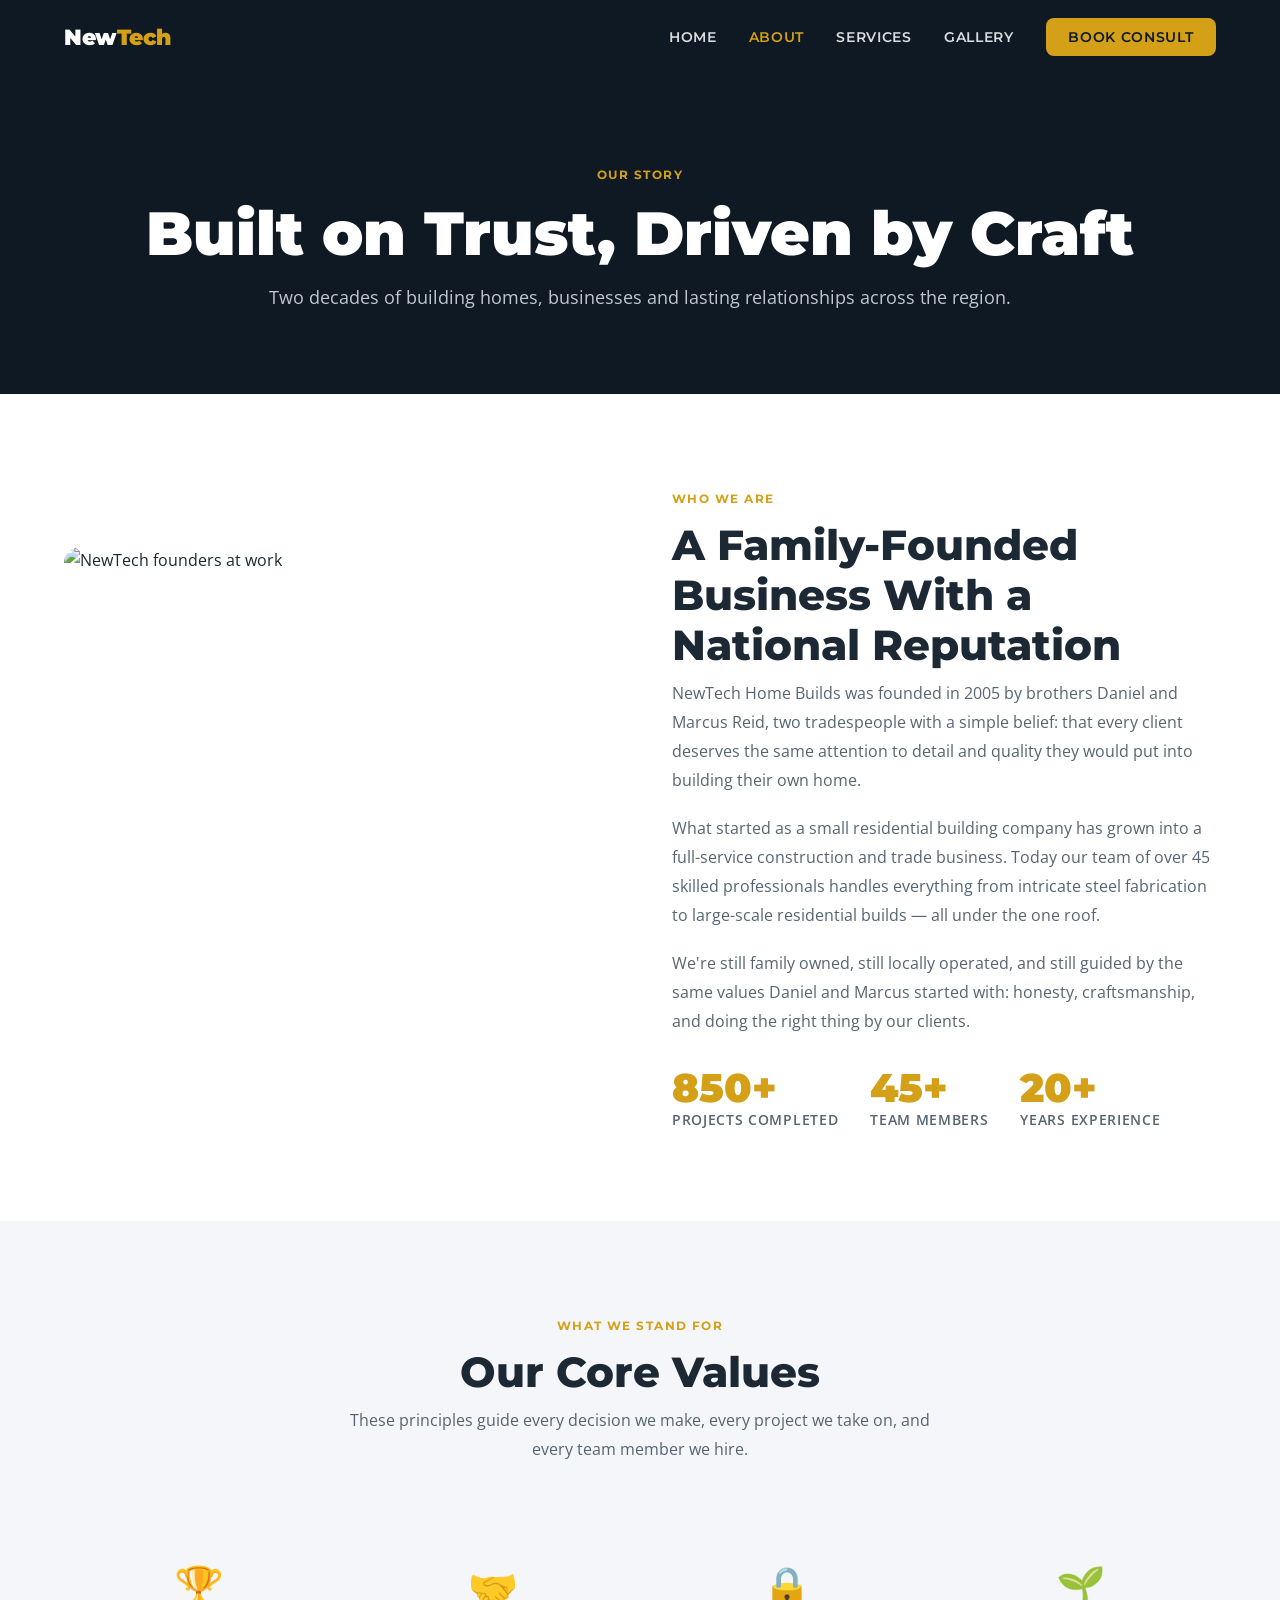
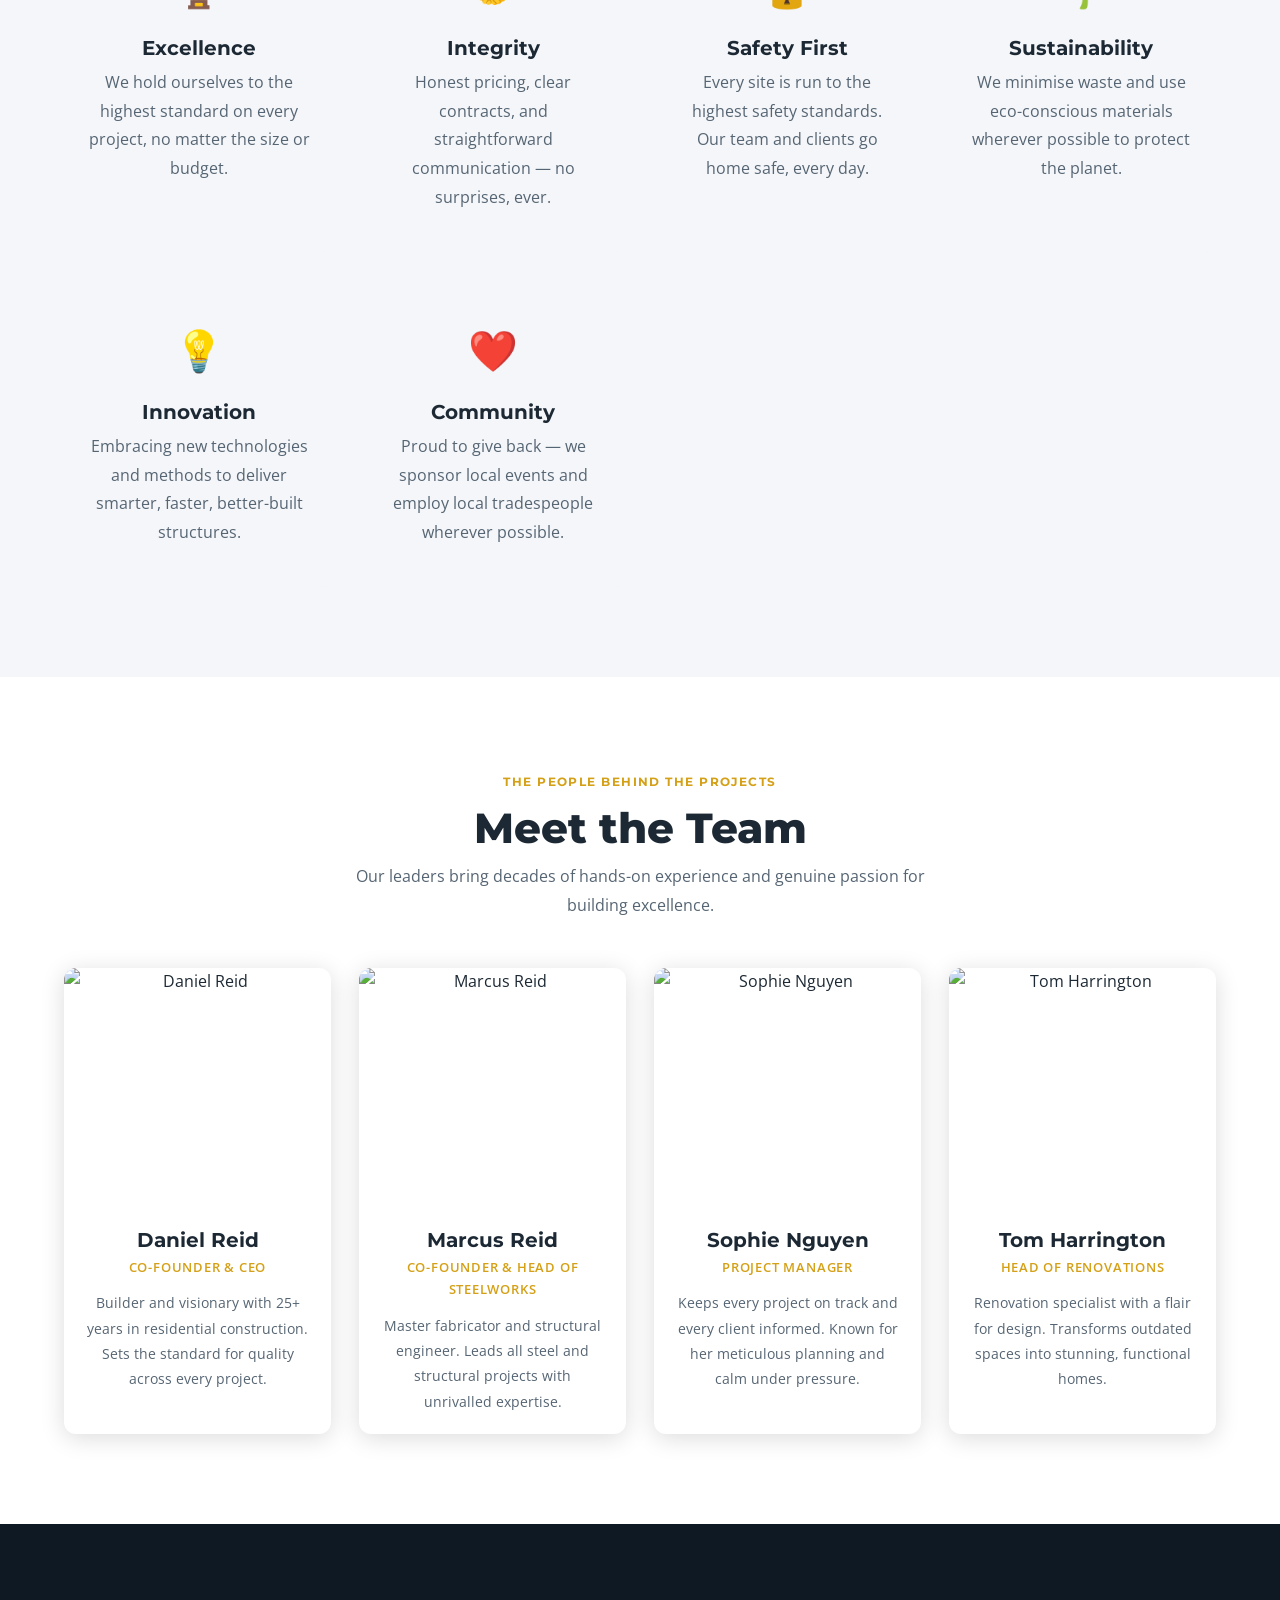
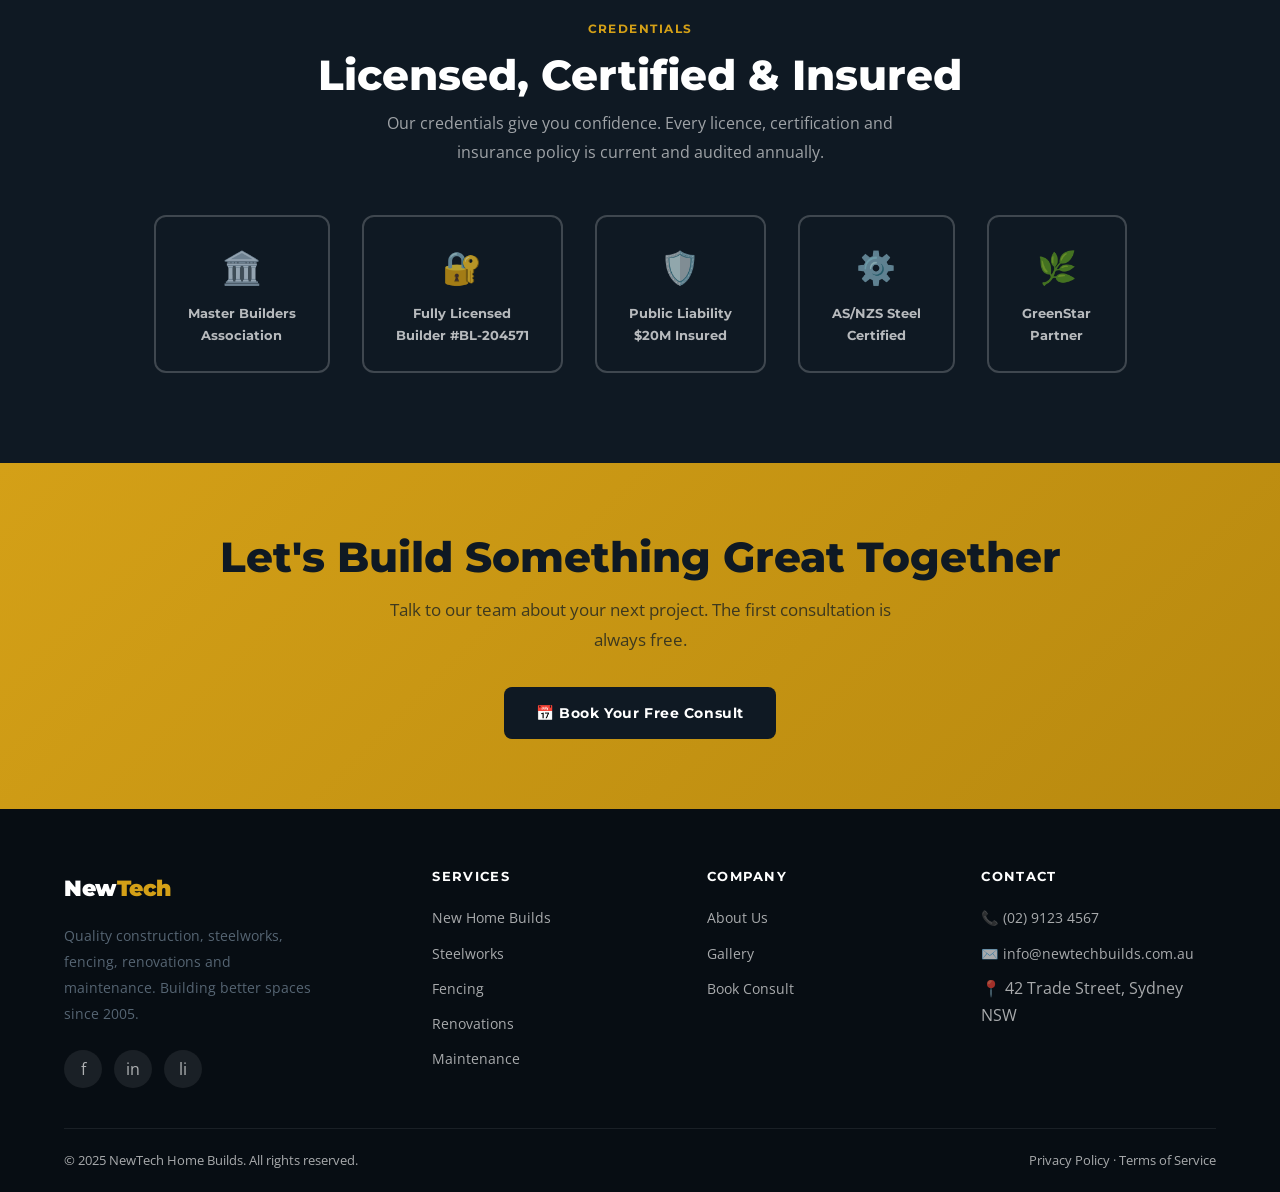
==== about.html @ 15996187 "feat: initial NewTech Home Builds static website Complete professional static site with: - Home, Abo" ====
<!DOCTYPE html>
<html lang="en">
<head>
  <meta charset="UTF-8" />
  <meta name="viewport" content="width=device-width, initial-scale=1.0" />
  <title>About Us | NewTech Home Builds</title>
  <meta name="description" content="Learn about NewTech Home Builds — our story, our team, and our commitment to quality construction and trade services." />
  <link rel="stylesheet" href="css/style.css" />
  <link rel="icon" href="data:image/svg+xml,<svg xmlns='http://www.w3.org/2000/svg' viewBox='0 0 100 100'><text y='.9em' font-size='90'>🏗️</text></svg>" />
</head>
<body>

  <!-- ── Navigation ──────────────────────────────────────── -->
  <nav class="nav scrolled">
    <div class="container nav-inner">
      <a href="index.html" class="logo">New<span>Tech</span></a>
      <ul class="nav-links">
        <li><a href="index.html">Home</a></li>
        <li><a href="about.html" class="active">About</a></li>
        <li><a href="services.html">Services</a></li>
        <li><a href="gallery.html">Gallery</a></li>
        <li><a href="bookings.html" class="nav-cta">Book Consult</a></li>
      </ul>
      <button class="hamburger" aria-label="Menu">
        <span></span><span></span><span></span>
      </button>
    </div>
  </nav>

  <!-- ── Page Hero ─────────────────────────────────────────── -->
  <section class="page-hero">
    <div class="container">
      <div class="tag">Our Story</div>
      <h1>Built on Trust, Driven by Craft</h1>
      <p>Two decades of building homes, businesses and lasting relationships across the region.</p>
    </div>
  </section>

  <!-- ── Our Story ─────────────────────────────────────────── -->
  <section class="section">
    <div class="container">
      <div class="about-story">
        <img src="https://images.unsplash.com/photo-1504307651254-35680f356dfd?w=800&q=75" alt="NewTech founders at work" loading="lazy" />
        <div>
          <div class="tag">Who We Are</div>
          <h2 class="section-title">A Family-Founded Business With a National Reputation</h2>
          <p style="margin-bottom:1.25rem">NewTech Home Builds was founded in 2005 by brothers Daniel and Marcus Reid, two tradespeople with a simple belief: that every client deserves the same attention to detail and quality they would put into building their own home.</p>
          <p style="margin-bottom:1.25rem">What started as a small residential building company has grown into a full-service construction and trade business. Today our team of over 45 skilled professionals handles everything from intricate steel fabrication to large-scale residential builds — all under the one roof.</p>
          <p>We're still family owned, still locally operated, and still guided by the same values Daniel and Marcus started with: honesty, craftsmanship, and doing the right thing by our clients.</p>
          <div style="display:flex;gap:2rem;margin-top:2rem;flex-wrap:wrap">
            <div>
              <div class="stat-num" style="font-family:'Montserrat',sans-serif;font-size:2.5rem;font-weight:900;color:var(--gold)">850+</div>
              <div style="font-size:.85rem;font-weight:600;color:var(--gray-dark);text-transform:uppercase;letter-spacing:.05em">Projects Completed</div>
            </div>
            <div>
              <div class="stat-num" style="font-family:'Montserrat',sans-serif;font-size:2.5rem;font-weight:900;color:var(--gold)">45+</div>
              <div style="font-size:.85rem;font-weight:600;color:var(--gray-dark);text-transform:uppercase;letter-spacing:.05em">Team Members</div>
            </div>
            <div>
              <div class="stat-num" style="font-family:'Montserrat',sans-serif;font-size:2.5rem;font-weight:900;color:var(--gold)">20+</div>
              <div style="font-size:.85rem;font-weight:600;color:var(--gray-dark);text-transform:uppercase;letter-spacing:.05em">Years Experience</div>
            </div>
          </div>
        </div>
      </div>
    </div>
  </section>

  <!-- ── Values ────────────────────────────────────────────── -->
  <section class="section" style="background:var(--gray-light)">
    <div class="container text-center">
      <div class="tag">What We Stand For</div>
      <h2 class="section-title">Our Core Values</h2>
      <p class="section-sub">These principles guide every decision we make, every project we take on, and every team member we hire.</p>
      <div class="values-grid">
        <div class="value-card">
          <div class="vi">🏆</div>
          <h3>Excellence</h3>
          <p>We hold ourselves to the highest standard on every project, no matter the size or budget.</p>
        </div>
        <div class="value-card">
          <div class="vi">🤝</div>
          <h3>Integrity</h3>
          <p>Honest pricing, clear contracts, and straightforward communication — no surprises, ever.</p>
        </div>
        <div class="value-card">
          <div class="vi">🔒</div>
          <h3>Safety First</h3>
          <p>Every site is run to the highest safety standards. Our team and clients go home safe, every day.</p>
        </div>
        <div class="value-card">
          <div class="vi">🌱</div>
          <h3>Sustainability</h3>
          <p>We minimise waste and use eco-conscious materials wherever possible to protect the planet.</p>
        </div>
        <div class="value-card">
          <div class="vi">💡</div>
          <h3>Innovation</h3>
          <p>Embracing new technologies and methods to deliver smarter, faster, better-built structures.</p>
        </div>
        <div class="value-card">
          <div class="vi">❤️</div>
          <h3>Community</h3>
          <p>Proud to give back — we sponsor local events and employ local tradespeople wherever possible.</p>
        </div>
      </div>
    </div>
  </section>

  <!-- ── Team ──────────────────────────────────────────────── -->
  <section class="section">
    <div class="container text-center">
      <div class="tag">The People Behind the Projects</div>
      <h2 class="section-title">Meet the Team</h2>
      <p class="section-sub">Our leaders bring decades of hands-on experience and genuine passion for building excellence.</p>
      <div class="team-grid">
        <div class="team-card">
          <div class="team-photo"><img src="https://i.pravatar.cc/400?img=70" alt="Daniel Reid" /></div>
          <div class="team-info">
            <h3>Daniel Reid</h3>
            <div class="team-role">Co-Founder &amp; CEO</div>
            <p style="margin-top:.75rem;font-size:.88rem">Builder and visionary with 25+ years in residential construction. Sets the standard for quality across every project.</p>
          </div>
        </div>
        <div class="team-card">
          <div class="team-photo"><img src="https://i.pravatar.cc/400?img=59" alt="Marcus Reid" /></div>
          <div class="team-info">
            <h3>Marcus Reid</h3>
            <div class="team-role">Co-Founder &amp; Head of Steelworks</div>
            <p style="margin-top:.75rem;font-size:.88rem">Master fabricator and structural engineer. Leads all steel and structural projects with unrivalled expertise.</p>
          </div>
        </div>
        <div class="team-card">
          <div class="team-photo"><img src="https://i.pravatar.cc/400?img=47" alt="Sophie Nguyen" /></div>
          <div class="team-info">
            <h3>Sophie Nguyen</h3>
            <div class="team-role">Project Manager</div>
            <p style="margin-top:.75rem;font-size:.88rem">Keeps every project on track and every client informed. Known for her meticulous planning and calm under pressure.</p>
          </div>
        </div>
        <div class="team-card">
          <div class="team-photo"><img src="https://i.pravatar.cc/400?img=13" alt="Tom Harrington" /></div>
          <div class="team-info">
            <h3>Tom Harrington</h3>
            <div class="team-role">Head of Renovations</div>
            <p style="margin-top:.75rem;font-size:.88rem">Renovation specialist with a flair for design. Transforms outdated spaces into stunning, functional homes.</p>
          </div>
        </div>
      </div>
    </div>
  </section>

  <!-- ── Certifications ─────────────────────────────────────── -->
  <section class="section" style="background:var(--navy)">
    <div class="container text-center">
      <div class="tag">Credentials</div>
      <h2 class="section-title" style="color:var(--white)">Licensed, Certified &amp; Insured</h2>
      <p class="section-sub" style="color:rgba(255,255,255,.6)">Our credentials give you confidence. Every licence, certification and insurance policy is current and audited annually.</p>
      <div class="certs-row" style="margin-top:2rem">
        <div class="cert-badge" style="border-color:rgba(255,255,255,.2);color:rgba(255,255,255,.7)">
          <span class="cert-icon">🏛️</span>
          Master Builders<br />Association
        </div>
        <div class="cert-badge" style="border-color:rgba(255,255,255,.2);color:rgba(255,255,255,.7)">
          <span class="cert-icon">🔐</span>
          Fully Licensed<br />Builder #BL-204571
        </div>
        <div class="cert-badge" style="border-color:rgba(255,255,255,.2);color:rgba(255,255,255,.7)">
          <span class="cert-icon">🛡️</span>
          Public Liability<br />$20M Insured
        </div>
        <div class="cert-badge" style="border-color:rgba(255,255,255,.2);color:rgba(255,255,255,.7)">
          <span class="cert-icon">⚙️</span>
          AS/NZS Steel<br />Certified
        </div>
        <div class="cert-badge" style="border-color:rgba(255,255,255,.2);color:rgba(255,255,255,.7)">
          <span class="cert-icon">🌿</span>
          GreenStar<br />Partner
        </div>
      </div>
    </div>
  </section>

  <!-- ── CTA Banner ────────────────────────────────────────── -->
  <section class="cta-banner">
    <div class="container">
      <h2>Let's Build Something Great Together</h2>
      <p>Talk to our team about your next project. The first consultation is always free.</p>
      <a href="bookings.html" class="btn btn-dark">📅 Book Your Free Consult</a>
    </div>
  </section>

  <!-- ── Footer ────────────────────────────────────────────── -->
  <footer>
    <div class="container">
      <div class="footer-main">
        <div class="footer-brand">
          <div class="logo" style="margin-bottom:.75rem">New<span>Tech</span></div>
          <p>Quality construction, steelworks, fencing, renovations and maintenance. Building better spaces since 2005.</p>
          <div class="footer-social">
            <a href="#" class="social-link" aria-label="Facebook">f</a>
            <a href="#" class="social-link" aria-label="Instagram">in</a>
            <a href="#" class="social-link" aria-label="LinkedIn">li</a>
          </div>
        </div>
        <div class="footer-col">
          <h4>Services</h4>
          <ul>
            <li><a href="services.html#builds">New Home Builds</a></li>
            <li><a href="services.html#steel">Steelworks</a></li>
            <li><a href="services.html#fencing">Fencing</a></li>
            <li><a href="services.html#renovations">Renovations</a></li>
            <li><a href="services.html#maintenance">Maintenance</a></li>
          </ul>
        </div>
        <div class="footer-col">
          <h4>Company</h4>
          <ul>
            <li><a href="about.html">About Us</a></li>
            <li><a href="gallery.html">Gallery</a></li>
            <li><a href="bookings.html">Book Consult</a></li>
          </ul>
        </div>
        <div class="footer-col">
          <h4>Contact</h4>
          <ul>
            <li><a href="tel:+61291234567">📞 (02) 9123 4567</a></li>
            <li><a href="mailto:info@newtechbuilds.com.au">✉️ info@newtechbuilds.com.au</a></li>
            <li>📍 42 Trade Street, Sydney NSW</li>
          </ul>
        </div>
      </div>
      <div class="footer-bottom">
        <span>© 2025 NewTech Home Builds. All rights reserved.</span>
        <span><a href="#">Privacy Policy</a> · <a href="#">Terms of Service</a></span>
      </div>
    </div>
  </footer>

  <script src="js/main.js"></script>
</body>
</html>
---- css/style.css ----
/* ============================================================
   NewTech Home Builds — Main Stylesheet
   ============================================================ */

@import url('https://fonts.googleapis.com/css2?family=Montserrat:wght@400;600;700;800;900&family=Open+Sans:wght@400;500;600&display=swap');

:root {
  --navy:        #0F1923;
  --steel:       #1C2833;
  --gold:        #D4A017;
  --gold-light:  #F0B429;
  --gray-light:  #F4F6F9;
  --gray-mid:    #C0C7CE;
  --gray-dark:   #566573;
  --white:       #FFFFFF;
  --text:        #1C2833;
  --radius:      8px;
  --shadow:      0 4px 24px rgba(0,0,0,.14);
  --transition:  .3s ease;
}

/* ── Reset & Base ─────────────────────────────────────────── */
*, *::before, *::after { box-sizing: border-box; margin: 0; padding: 0; }
html { scroll-behavior: smooth; font-size: 16px; }
body {
  font-family: 'Open Sans', sans-serif;
  color: var(--text);
  background: var(--white);
  line-height: 1.7;
}
img { display: block; max-width: 100%; }
a  { text-decoration: none; color: inherit; }
ul { list-style: none; }

/* ── Typography ───────────────────────────────────────────── */
h1,h2,h3,h4 { font-family: 'Montserrat', sans-serif; line-height: 1.2; }
h1 { font-size: clamp(2.2rem, 5vw, 3.8rem); font-weight: 900; }
h2 { font-size: clamp(1.7rem, 3.5vw, 2.6rem); font-weight: 800; }
h3 { font-size: 1.25rem; font-weight: 700; }
h4 { font-size: 1rem; font-weight: 600; }
p  { color: var(--gray-dark); line-height: 1.8; }

/* ── Utility ──────────────────────────────────────────────── */
.container { width: min(90%, 1200px); margin-inline: auto; }
.section    { padding: 90px 0; }
.section-sm { padding: 60px 0; }
.text-center { text-align: center; }
.text-gold   { color: var(--gold); }

.tag {
  display: inline-block;
  font-family: 'Montserrat', sans-serif;
  font-size: .75rem;
  font-weight: 700;
  letter-spacing: .12em;
  text-transform: uppercase;
  color: var(--gold);
  margin-bottom: .75rem;
}

.section-title {
  margin-bottom: .5rem;
}
.section-sub {
  max-width: 580px;
  margin-inline: auto;
  margin-bottom: 3rem;
  color: var(--gray-dark);
}

/* ── Buttons ──────────────────────────────────────────────── */
.btn {
  display: inline-flex;
  align-items: center;
  gap: .5rem;
  padding: .85rem 2rem;
  border-radius: var(--radius);
  font-family: 'Montserrat', sans-serif;
  font-weight: 700;
  font-size: .9rem;
  letter-spacing: .04em;
  cursor: pointer;
  border: none;
  transition: var(--transition);
}
.btn-gold {
  background: var(--gold);
  color: var(--navy);
}
.btn-gold:hover { background: var(--gold-light); transform: translateY(-2px); box-shadow: 0 6px 20px rgba(212,160,23,.35); }
.btn-outline {
  background: transparent;
  color: var(--white);
  border: 2px solid var(--white);
}
.btn-outline:hover { background: var(--white); color: var(--navy); }
.btn-dark {
  background: var(--navy);
  color: var(--white);
}
.btn-dark:hover { background: var(--steel); transform: translateY(-2px); }

/* ── Navigation ───────────────────────────────────────────── */
.nav {
  position: fixed;
  top: 0; left: 0; right: 0;
  z-index: 1000;
  transition: background var(--transition), box-shadow var(--transition);
}
.nav.scrolled {
  background: var(--navy);
  box-shadow: 0 2px 20px rgba(0,0,0,.4);
}
.nav-inner {
  display: flex;
  align-items: center;
  justify-content: space-between;
  padding: 1.1rem 0;
}
.logo {
  font-family: 'Montserrat', sans-serif;
  font-weight: 900;
  font-size: 1.4rem;
  color: var(--white);
  letter-spacing: -.02em;
}
.logo span { color: var(--gold); }
.nav-links {
  display: flex;
  align-items: center;
  gap: 2rem;
}
.nav-links a {
  font-family: 'Montserrat', sans-serif;
  font-size: .88rem;
  font-weight: 600;
  color: rgba(255,255,255,.85);
  letter-spacing: .05em;
  text-transform: uppercase;
  transition: color var(--transition);
}
.nav-links a:hover,
.nav-links a.active { color: var(--gold); }
.nav-cta {
  padding: .6rem 1.4rem !important;
  background: var(--gold);
  color: var(--navy) !important;
  border-radius: var(--radius);
}
.nav-cta:hover { background: var(--gold-light) !important; color: var(--navy) !important; }

.hamburger {
  display: none;
  flex-direction: column;
  gap: 5px;
  cursor: pointer;
  padding: 4px;
  background: none;
  border: none;
}
.hamburger span {
  display: block;
  width: 26px;
  height: 2px;
  background: var(--white);
  transition: var(--transition);
  border-radius: 2px;
}
.hamburger.open span:nth-child(1) { transform: translateY(7px) rotate(45deg); }
.hamburger.open span:nth-child(2) { opacity: 0; }
.hamburger.open span:nth-child(3) { transform: translateY(-7px) rotate(-45deg); }

/* ── Page Hero (inner pages) ──────────────────────────────── */
.page-hero {
  position: relative;
  background: var(--navy);
  padding: 160px 0 80px;
  text-align: center;
  overflow: hidden;
}
.page-hero::before {
  content: '';
  position: absolute;
  inset: 0;
  background: url('https://images.unsplash.com/photo-1504307651254-35680f356dfd?w=1600&q=70') center/cover no-repeat;
  opacity: .18;
}
.page-hero .container { position: relative; z-index: 1; }
.page-hero h1 { color: var(--white); margin-bottom: .75rem; }
.page-hero p  { color: var(--gray-mid); font-size: 1.1rem; }

/* ── HOME HERO ────────────────────────────────────────────── */
.hero {
  position: relative;
  min-height: 100vh;
  display: flex;
  align-items: center;
  overflow: hidden;
}
.hero-bg {
  position: absolute;
  inset: 0;
  background: url('https://images.unsplash.com/photo-1541888946425-d81bb19240f5?w=1920&q=80') center/cover no-repeat;
  transform: scale(1.05);
  animation: zoomBg 20s ease-in-out infinite alternate;
}
@keyframes zoomBg {
  from { transform: scale(1.05); }
  to   { transform: scale(1.12); }
}
.hero-overlay {
  position: absolute;
  inset: 0;
  background: linear-gradient(135deg, rgba(15,25,35,.92) 0%, rgba(15,25,35,.65) 100%);
}
.hero-content {
  position: relative;
  z-index: 1;
  max-width: 720px;
}
.hero-badge {
  display: inline-flex;
  align-items: center;
  gap: .5rem;
  background: rgba(212,160,23,.15);
  border: 1px solid rgba(212,160,23,.4);
  color: var(--gold-light);
  padding: .4rem 1rem;
  border-radius: 50px;
  font-family: 'Montserrat', sans-serif;
  font-size: .78rem;
  font-weight: 700;
  letter-spacing: .1em;
  text-transform: uppercase;
  margin-bottom: 1.5rem;
}
.hero h1 {
  color: var(--white);
  margin-bottom: 1.25rem;
}
.hero h1 span { color: var(--gold); }
.hero-desc {
  color: rgba(255,255,255,.8);
  font-size: 1.15rem;
  margin-bottom: 2.5rem;
  max-width: 560px;
}
.hero-btns { display: flex; flex-wrap: wrap; gap: 1rem; }

/* ── Stats Bar ────────────────────────────────────────────── */
.stats-bar {
  background: var(--navy);
  padding: 1.5rem 0;
}
.stats-grid {
  display: grid;
  grid-template-columns: repeat(4, 1fr);
  gap: 1rem;
  text-align: center;
}
.stat-num {
  font-family: 'Montserrat', sans-serif;
  font-size: 2rem;
  font-weight: 900;
  color: var(--gold);
  line-height: 1;
}
.stat-label {
  font-size: .8rem;
  color: var(--gray-mid);
  font-weight: 600;
  letter-spacing: .05em;
  text-transform: uppercase;
  margin-top: .3rem;
}

/* ── Services Grid ────────────────────────────────────────── */
.services-grid {
  display: grid;
  grid-template-columns: repeat(auto-fit, minmax(300px, 1fr));
  gap: 1.75rem;
}
.service-card {
  background: var(--white);
  border-radius: 12px;
  overflow: hidden;
  box-shadow: var(--shadow);
  transition: transform var(--transition), box-shadow var(--transition);
}
.service-card:hover { transform: translateY(-6px); box-shadow: 0 12px 40px rgba(0,0,0,.18); }
.service-card-img {
  height: 200px;
  background: var(--steel);
  overflow: hidden;
}
.service-card-img img { width: 100%; height: 100%; object-fit: cover; transition: transform .5s ease; }
.service-card:hover .service-card-img img { transform: scale(1.08); }
.service-card-body { padding: 1.5rem; }
.service-icon {
  width: 48px; height: 48px;
  background: rgba(212,160,23,.12);
  border-radius: 10px;
  display: flex; align-items: center; justify-content: center;
  font-size: 1.5rem;
  margin-bottom: 1rem;
}
.service-card-body h3 { margin-bottom: .5rem; }
.service-card-body p  { font-size: .92rem; }
.service-link {
  display: inline-flex;
  align-items: center;
  gap: .4rem;
  margin-top: 1rem;
  font-family: 'Montserrat', sans-serif;
  font-size: .82rem;
  font-weight: 700;
  color: var(--gold);
  letter-spacing: .04em;
  text-transform: uppercase;
  transition: gap var(--transition);
}
.service-link:hover { gap: .7rem; }

/* ── Why Choose Us ────────────────────────────────────────── */
.why-us {
  background: var(--navy);
  color: var(--white);
}
.why-us p { color: rgba(255,255,255,.7); }
.why-grid {
  display: grid;
  grid-template-columns: 1fr 1fr;
  gap: 3rem;
  align-items: center;
}
.why-img {
  border-radius: 16px;
  overflow: hidden;
  position: relative;
}
.why-img img { width: 100%; height: 480px; object-fit: cover; }
.why-img-badge {
  position: absolute;
  bottom: 1.5rem;
  right: 1.5rem;
  background: var(--gold);
  color: var(--navy);
  border-radius: 12px;
  padding: 1rem 1.4rem;
  text-align: center;
  font-family: 'Montserrat', sans-serif;
}
.why-img-badge strong { display: block; font-size: 2rem; font-weight: 900; line-height: 1; }
.why-img-badge span   { font-size: .78rem; font-weight: 700; letter-spacing: .06em; text-transform: uppercase; }
.why-features { display: flex; flex-direction: column; gap: 1.25rem; margin-top: 2rem; }
.why-feature {
  display: flex;
  gap: 1rem;
  align-items: flex-start;
}
.why-icon {
  flex-shrink: 0;
  width: 44px; height: 44px;
  background: rgba(212,160,23,.15);
  border-radius: 10px;
  display: flex; align-items: center; justify-content: center;
  font-size: 1.3rem;
}
.why-feature h4 { color: var(--white); margin-bottom: .2rem; }
.why-feature p  { font-size: .9rem; }

/* ── Gallery Preview ──────────────────────────────────────── */
.gallery-grid {
  display: grid;
  grid-template-columns: repeat(3, 1fr);
  grid-auto-rows: 260px;
  gap: 12px;
}
.gallery-item {
  border-radius: var(--radius);
  overflow: hidden;
  position: relative;
  cursor: pointer;
}
.gallery-item.tall { grid-row: span 2; }
.gallery-item img { width: 100%; height: 100%; object-fit: cover; transition: transform .5s ease; }
.gallery-item:hover img { transform: scale(1.07); }
.gallery-overlay {
  position: absolute;
  inset: 0;
  background: linear-gradient(to top, rgba(15,25,35,.85) 0%, transparent 60%);
  opacity: 0;
  transition: opacity var(--transition);
  display: flex;
  align-items: flex-end;
  padding: 1.25rem;
}
.gallery-item:hover .gallery-overlay { opacity: 1; }
.gallery-overlay span {
  font-family: 'Montserrat', sans-serif;
  font-size: .82rem;
  font-weight: 700;
  color: var(--white);
  letter-spacing: .05em;
  text-transform: uppercase;
}

/* ── Testimonials ─────────────────────────────────────────── */
.testimonials { background: var(--gray-light); }
.testi-grid {
  display: grid;
  grid-template-columns: repeat(auto-fit, minmax(280px, 1fr));
  gap: 1.5rem;
}
.testi-card {
  background: var(--white);
  border-radius: 12px;
  padding: 2rem;
  box-shadow: var(--shadow);
  position: relative;
}
.testi-card::before {
  content: '\201C';
  position: absolute;
  top: 1rem; right: 1.5rem;
  font-size: 5rem;
  color: rgba(212,160,23,.15);
  font-family: Georgia, serif;
  line-height: 1;
}
.stars { color: var(--gold); font-size: 1.1rem; margin-bottom: .75rem; }
.testi-card p { font-size: .95rem; font-style: italic; margin-bottom: 1.5rem; }
.testi-author { display: flex; align-items: center; gap: .75rem; }
.testi-avatar {
  width: 44px; height: 44px;
  border-radius: 50%;
  background: var(--steel);
  overflow: hidden;
}
.testi-avatar img { width: 100%; height: 100%; object-fit: cover; }
.testi-name { font-family: 'Montserrat', sans-serif; font-size: .9rem; font-weight: 700; }
.testi-role { font-size: .78rem; color: var(--gray-dark); }

/* ── CTA Banner ───────────────────────────────────────────── */
.cta-banner {
  background: linear-gradient(135deg, var(--gold) 0%, #b8890f 100%);
  padding: 70px 0;
  text-align: center;
}
.cta-banner h2 { color: var(--navy); margin-bottom: .75rem; }
.cta-banner p  { color: rgba(15,25,35,.75); max-width: 540px; margin-inline: auto; margin-bottom: 2rem; font-size: 1.05rem; }

/* ── About Page ───────────────────────────────────────────── */
.about-story {
  display: grid;
  grid-template-columns: 1fr 1fr;
  gap: 4rem;
  align-items: center;
}
.about-story img {
  border-radius: 16px;
  height: 520px;
  width: 100%;
  object-fit: cover;
}
.values-grid {
  display: grid;
  grid-template-columns: repeat(auto-fit, minmax(220px, 1fr));
  gap: 1.5rem;
}
.value-card {
  text-align: center;
  padding: 2.5rem 1.5rem;
  border-radius: 12px;
  background: var(--gray-light);
  transition: var(--transition);
}
.value-card:hover { background: var(--navy); }
.value-card:hover h3,
.value-card:hover p { color: var(--white); }
.value-card .vi { font-size: 2.5rem; margin-bottom: 1rem; }
.value-card h3 { margin-bottom: .5rem; }
.team-grid {
  display: grid;
  grid-template-columns: repeat(auto-fit, minmax(220px, 1fr));
  gap: 1.75rem;
}
.team-card {
  border-radius: 12px;
  overflow: hidden;
  background: var(--white);
  box-shadow: var(--shadow);
  text-align: center;
}
.team-photo { height: 240px; overflow: hidden; }
.team-photo img { width: 100%; height: 100%; object-fit: cover; transition: transform .5s ease; }
.team-card:hover .team-photo img { transform: scale(1.05); }
.team-info { padding: 1.25rem; }
.team-info h3 { margin-bottom: .25rem; }
.team-role { font-size: .82rem; font-weight: 600; color: var(--gold); text-transform: uppercase; letter-spacing: .06em; }
.certs-row {
  display: flex;
  flex-wrap: wrap;
  justify-content: center;
  gap: 2rem;
}
.cert-badge {
  display: flex;
  flex-direction: column;
  align-items: center;
  gap: .5rem;
  padding: 1.5rem 2rem;
  border: 2px solid var(--gray-mid);
  border-radius: 12px;
  font-family: 'Montserrat', sans-serif;
  font-size: .8rem;
  font-weight: 700;
  text-align: center;
  color: var(--gray-dark);
  min-width: 140px;
}
.cert-badge .cert-icon { font-size: 2rem; }

/* ── Services Detail Page ─────────────────────────────────── */
.service-detail {
  display: grid;
  grid-template-columns: 1fr 1fr;
  gap: 3rem;
  align-items: center;
  padding: 60px 0;
  border-bottom: 1px solid var(--gray-mid);
}
.service-detail:last-child { border-bottom: none; }
.service-detail.reverse { direction: rtl; }
.service-detail.reverse > * { direction: ltr; }
.service-detail img { width: 100%; height: 360px; object-fit: cover; border-radius: 12px; }
.service-detail-body h2 { margin-bottom: 1rem; }
.service-features { margin: 1.25rem 0; }
.service-features li {
  display: flex;
  align-items: center;
  gap: .6rem;
  padding: .45rem 0;
  font-size: .95rem;
  border-bottom: 1px solid var(--gray-light);
}
.service-features li::before { content: '✓'; color: var(--gold); font-weight: 800; font-size: 1rem; flex-shrink: 0; }

.process-section { background: var(--gray-light); }
.process-steps {
  display: grid;
  grid-template-columns: repeat(auto-fit, minmax(200px, 1fr));
  gap: 1.5rem;
  position: relative;
}
.process-step {
  text-align: center;
  padding: 2rem 1.5rem;
}
.step-num {
  width: 60px; height: 60px;
  background: var(--navy);
  color: var(--gold);
  font-family: 'Montserrat', sans-serif;
  font-size: 1.4rem;
  font-weight: 900;
  border-radius: 50%;
  display: flex; align-items: center; justify-content: center;
  margin: 0 auto 1rem;
}
.process-step h3 { margin-bottom: .5rem; }

/* ── Gallery Full Page ────────────────────────────────────── */
.filter-bar {
  display: flex;
  flex-wrap: wrap;
  justify-content: center;
  gap: .75rem;
  margin-bottom: 3rem;
}
.filter-btn {
  padding: .6rem 1.4rem;
  border-radius: 50px;
  font-family: 'Montserrat', sans-serif;
  font-size: .82rem;
  font-weight: 700;
  letter-spacing: .05em;
  text-transform: uppercase;
  cursor: pointer;
  border: 2px solid var(--gray-mid);
  background: transparent;
  color: var(--gray-dark);
  transition: var(--transition);
}
.filter-btn:hover,
.filter-btn.active {
  background: var(--navy);
  border-color: var(--navy);
  color: var(--white);
}
.gallery-full {
  display: grid;
  grid-template-columns: repeat(3, 1fr);
  gap: 14px;
}
.gallery-full .gallery-item { height: 260px; }
.gallery-full .gallery-item.hidden { display: none; }

/* Lightbox */
.lightbox {
  display: none;
  position: fixed;
  inset: 0;
  background: rgba(0,0,0,.92);
  z-index: 9000;
  align-items: center;
  justify-content: center;
}
.lightbox.active { display: flex; }
.lightbox img { max-width: 90vw; max-height: 88vh; border-radius: 8px; object-fit: contain; }
.lightbox-close {
  position: absolute;
  top: 1.5rem; right: 2rem;
  color: var(--white);
  font-size: 2.5rem;
  cursor: pointer;
  background: none;
  border: none;
  line-height: 1;
}
.lightbox-caption {
  position: absolute;
  bottom: 2rem;
  color: rgba(255,255,255,.7);
  font-family: 'Montserrat', sans-serif;
  font-size: .85rem;
  letter-spacing: .05em;
  text-transform: uppercase;
}

/* ── Bookings / Consulting ────────────────────────────────── */
.booking-layout {
  display: grid;
  grid-template-columns: 1fr 380px;
  gap: 4rem;
  align-items: start;
}
.booking-form {
  background: var(--white);
  border-radius: 16px;
  padding: 2.5rem;
  box-shadow: var(--shadow);
}
.booking-form h2 { margin-bottom: .5rem; }
.booking-form .form-lead { margin-bottom: 2rem; }
.form-row { display: grid; grid-template-columns: 1fr 1fr; gap: 1rem; }
.form-group { margin-bottom: 1.25rem; }
.form-group label {
  display: block;
  font-family: 'Montserrat', sans-serif;
  font-size: .8rem;
  font-weight: 700;
  letter-spacing: .05em;
  text-transform: uppercase;
  color: var(--text);
  margin-bottom: .4rem;
}
.form-group input,
.form-group select,
.form-group textarea {
  width: 100%;
  padding: .8rem 1rem;
  border: 1.5px solid var(--gray-mid);
  border-radius: var(--radius);
  font-family: 'Open Sans', sans-serif;
  font-size: .95rem;
  color: var(--text);
  background: var(--white);
  transition: border-color var(--transition);
  outline: none;
}
.form-group input:focus,
.form-group select:focus,
.form-group textarea:focus { border-color: var(--gold); }
.form-group textarea { resize: vertical; min-height: 130px; }
.form-check {
  display: flex;
  align-items: flex-start;
  gap: .6rem;
  margin-bottom: 1.5rem;
}
.form-check input { width: auto; margin-top: .25rem; accent-color: var(--gold); }
.form-check label {
  font-size: .88rem;
  color: var(--gray-dark);
  text-transform: none;
  letter-spacing: 0;
  font-family: 'Open Sans', sans-serif;
  font-weight: 400;
}
.form-success {
  display: none;
  background: #e8f8f0;
  border: 1.5px solid #27ae60;
  border-radius: var(--radius);
  padding: 1.25rem;
  text-align: center;
  color: #1a7a44;
  font-family: 'Montserrat', sans-serif;
  font-weight: 700;
  margin-top: 1rem;
}

.booking-sidebar { position: sticky; top: 110px; }
.sidebar-card {
  background: var(--navy);
  border-radius: 16px;
  padding: 2rem;
  color: var(--white);
  margin-bottom: 1.5rem;
}
.sidebar-card h3 { color: var(--gold); margin-bottom: 1rem; }
.sidebar-card p  { color: rgba(255,255,255,.75); font-size: .92rem; }
.contact-list { margin-top: 1rem; }
.contact-list li {
  display: flex;
  align-items: center;
  gap: .75rem;
  padding: .6rem 0;
  border-bottom: 1px solid rgba(255,255,255,.1);
  font-size: .92rem;
  color: rgba(255,255,255,.85);
}
.contact-list li:last-child { border-bottom: none; }
.contact-list .ci { font-size: 1.1rem; }
.hours-list li {
  display: flex;
  justify-content: space-between;
  padding: .5rem 0;
  border-bottom: 1px solid rgba(255,255,255,.1);
  font-size: .88rem;
  color: rgba(255,255,255,.75);
}
.hours-list li:last-child { border-bottom: none; }
.hours-list strong { color: var(--white); }

/* ── Footer ───────────────────────────────────────────────── */
footer {
  background: #070d13;
  color: rgba(255,255,255,.65);
}
.footer-main {
  display: grid;
  grid-template-columns: 1.4fr 1fr 1fr 1fr;
  gap: 2.5rem;
  padding: 60px 0 40px;
}
.footer-brand p { font-size: .9rem; margin: 1rem 0 1.5rem; max-width: 260px; }
.footer-social { display: flex; gap: .75rem; }
.social-link {
  width: 38px; height: 38px;
  background: rgba(255,255,255,.08);
  border-radius: 50%;
  display: flex; align-items: center; justify-content: center;
  font-size: 1rem;
  transition: background var(--transition);
}
.social-link:hover { background: var(--gold); }
.footer-col h4 {
  font-family: 'Montserrat', sans-serif;
  font-size: .82rem;
  font-weight: 700;
  text-transform: uppercase;
  letter-spacing: .1em;
  color: var(--white);
  margin-bottom: 1.25rem;
}
.footer-col ul { display: flex; flex-direction: column; gap: .5rem; }
.footer-col a {
  font-size: .88rem;
  transition: color var(--transition);
}
.footer-col a:hover { color: var(--gold); }
.footer-bottom {
  border-top: 1px solid rgba(255,255,255,.08);
  padding: 1.25rem 0;
  display: flex;
  justify-content: space-between;
  align-items: center;
  font-size: .82rem;
}
.footer-bottom a:hover { color: var(--gold); }

/* ── Responsive ───────────────────────────────────────────── */
@media (max-width: 1024px) {
  .gallery-grid  { grid-template-columns: repeat(2, 1fr); }
  .gallery-full  { grid-template-columns: repeat(2, 1fr); }
  .why-grid      { grid-template-columns: 1fr; }
  .why-img       { order: -1; }
  .footer-main   { grid-template-columns: 1fr 1fr; }
  .booking-layout { grid-template-columns: 1fr; }
  .booking-sidebar { position: static; }
}
@media (max-width: 768px) {
  .hamburger { display: flex; }
  .nav-links {
    position: fixed;
    top: 0; left: 0; right: 0; bottom: 0;
    background: var(--navy);
    flex-direction: column;
    justify-content: center;
    transform: translateX(100%);
    transition: transform var(--transition);
    gap: 2rem;
  }
  .nav-links a { font-size: 1.2rem; }
  .nav-links.open { transform: translateX(0); }
  .stats-grid     { grid-template-columns: repeat(2, 1fr); gap: 1.5rem; }
  .about-story    { grid-template-columns: 1fr; }
  .service-detail { grid-template-columns: 1fr; }
  .service-detail.reverse { direction: ltr; }
  .gallery-grid   { grid-template-columns: 1fr; }
  .gallery-full   { grid-template-columns: 1fr 1fr; }
  .form-row       { grid-template-columns: 1fr; }
  .footer-main    { grid-template-columns: 1fr; gap: 2rem; }
  .footer-bottom  { flex-direction: column; gap: .5rem; text-align: center; }
  .why-img img    { height: 320px; }
  .hero-btns      { flex-direction: column; }
}
@media (max-width: 480px) {
  .gallery-full { grid-template-columns: 1fr; }
  .testi-grid   { grid-template-columns: 1fr; }
}
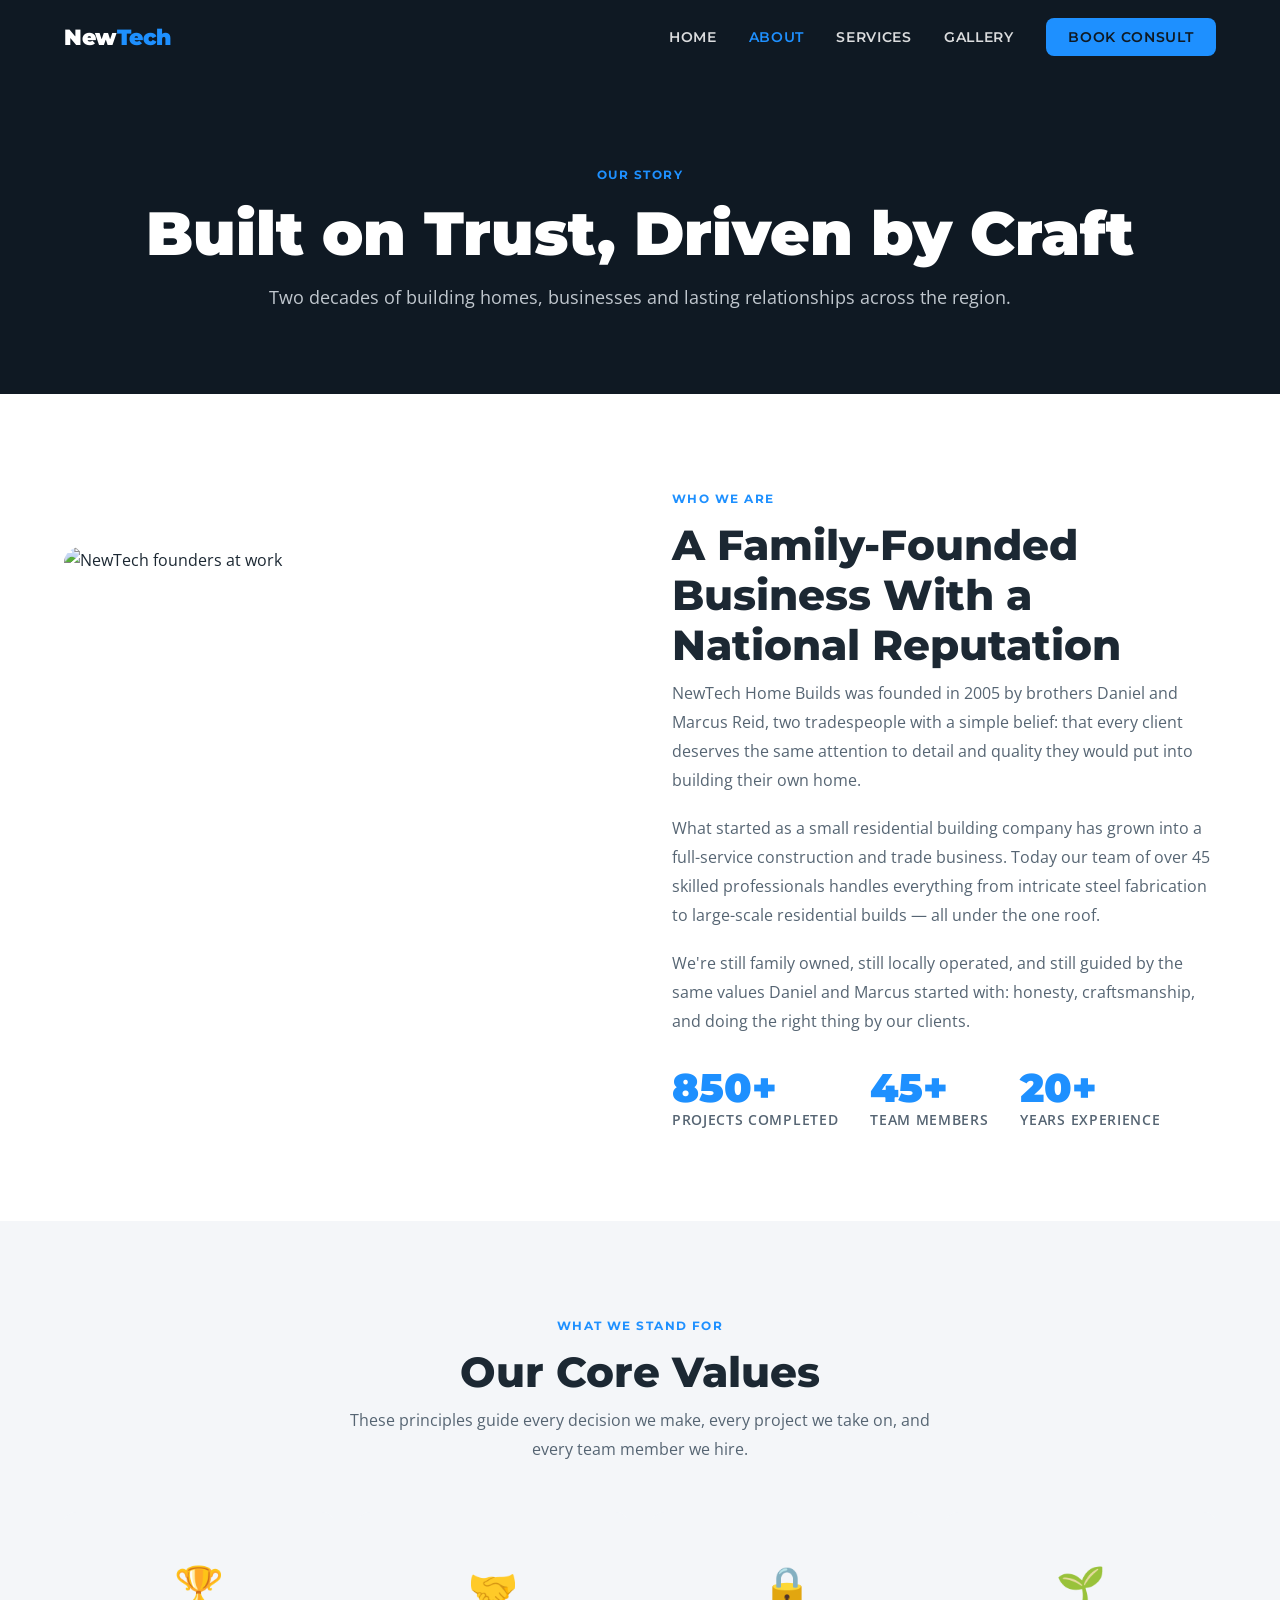
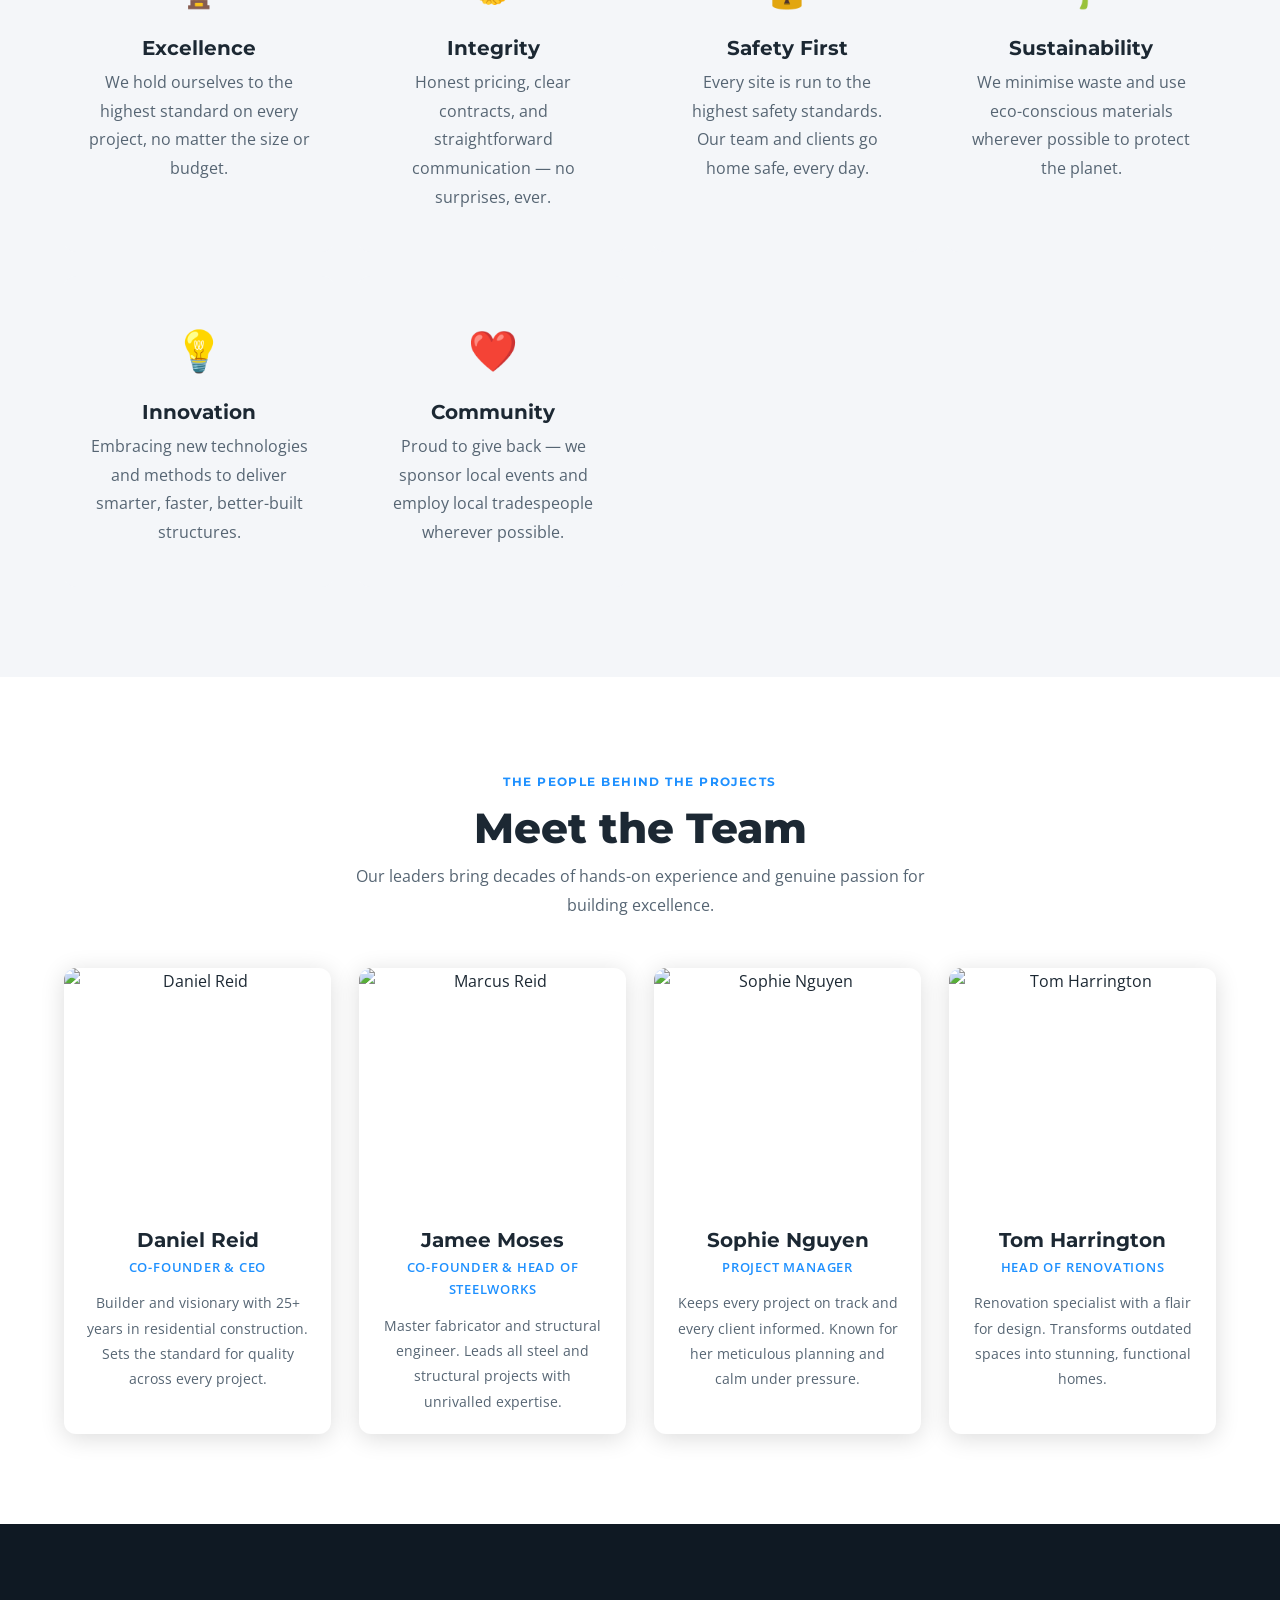
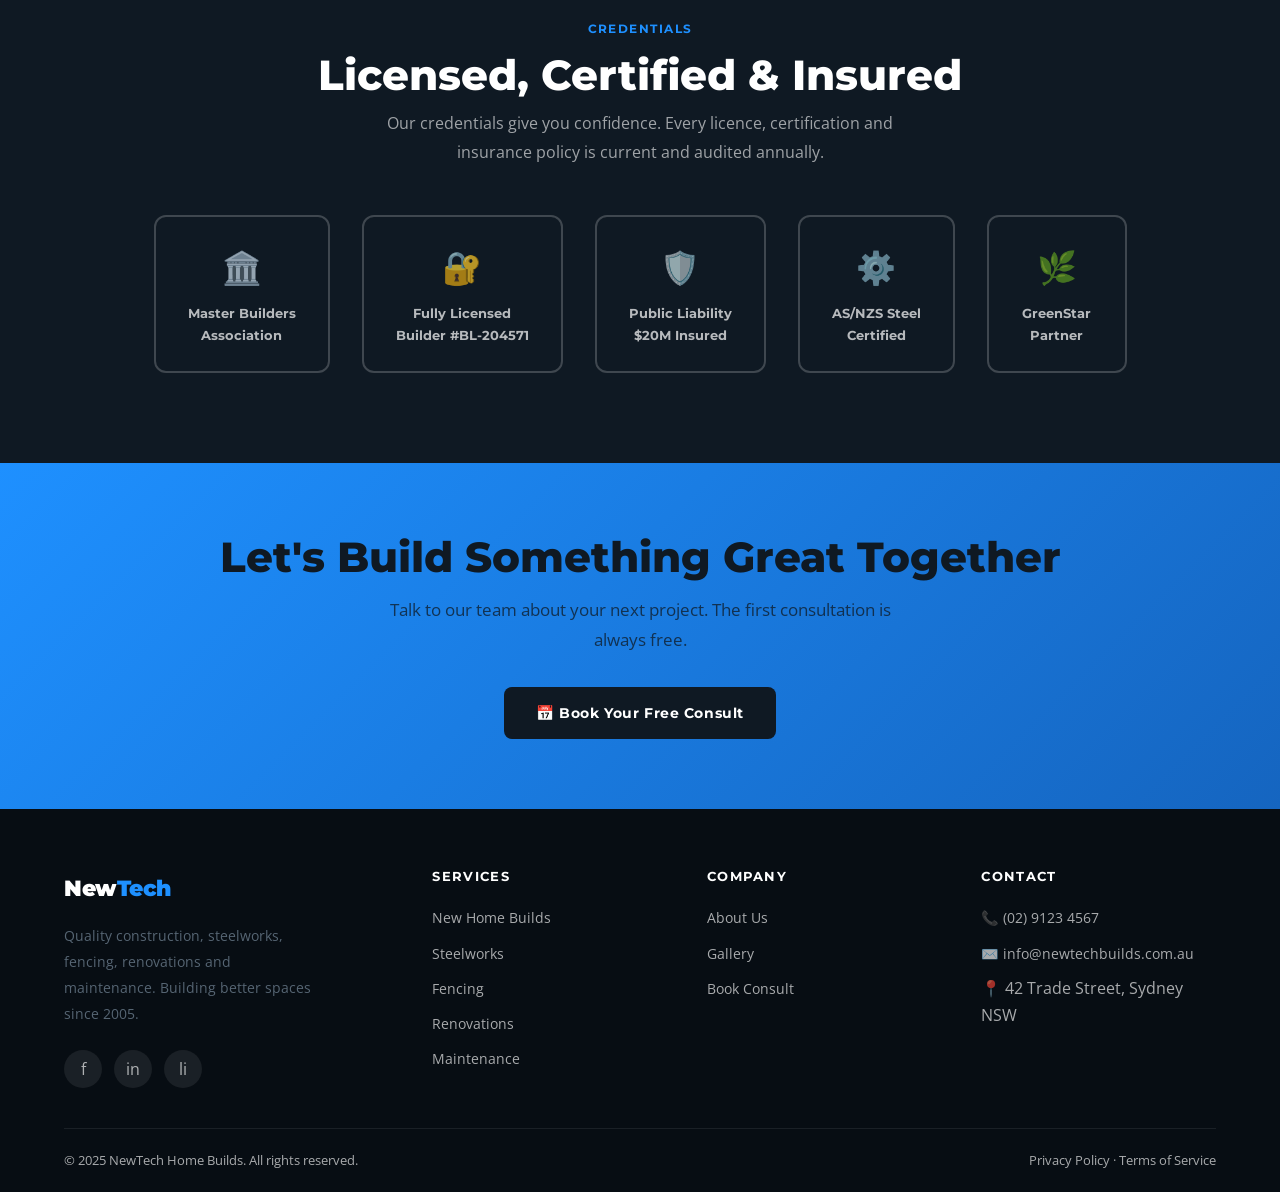
==== commit 875cf43c: "Update Founders" ====
--- a/about.html
+++ b/about.html
@@ -125,7 +125,7 @@
         <div class="team-card">
           <div class="team-photo"><img src="https://i.pravatar.cc/400?img=59" alt="Marcus Reid" /></div>
           <div class="team-info">
-            <h3>Marcus Reid</h3>
+            <h3>Jamee Moses</h3>
             <div class="team-role">Co-Founder &amp; Head of Steelworks</div>
             <p style="margin-top:.75rem;font-size:.88rem">Master fabricator and structural engineer. Leads all steel and structural projects with unrivalled expertise.</p>
           </div>
--- a/css/style.css
+++ b/css/style.css
@@ -7,8 +7,8 @@
 :root {
   --navy:        #0F1923;
   --steel:       #1C2833;
-  --gold:        #D4A017;
-  --gold-light:  #F0B429;
+  --gold:        #1E90FF;
+  --gold-light:  #42A5F5;
   --gray-light:  #F4F6F9;
   --gray-mid:    #C0C7CE;
   --gray-dark:   #566573;
@@ -87,7 +87,7 @@
   background: var(--gold);
   color: var(--navy);
 }
-.btn-gold:hover { background: var(--gold-light); transform: translateY(-2px); box-shadow: 0 6px 20px rgba(212,160,23,.35); }
+.btn-gold:hover { background: var(--gold-light); transform: translateY(-2px); box-shadow: 0 6px 20px rgba(30,144,255,.35); }
 .btn-outline {
   background: transparent;
   color: var(--white);
@@ -443,7 +443,7 @@
 
 /* ── CTA Banner ───────────────────────────────────────────── */
 .cta-banner {
-  background: linear-gradient(135deg, var(--gold) 0%, #b8890f 100%);
+  background: linear-gradient(135deg, var(--gold) 0%, #1565C0 100%);
   padding: 70px 0;
   text-align: center;
 }
